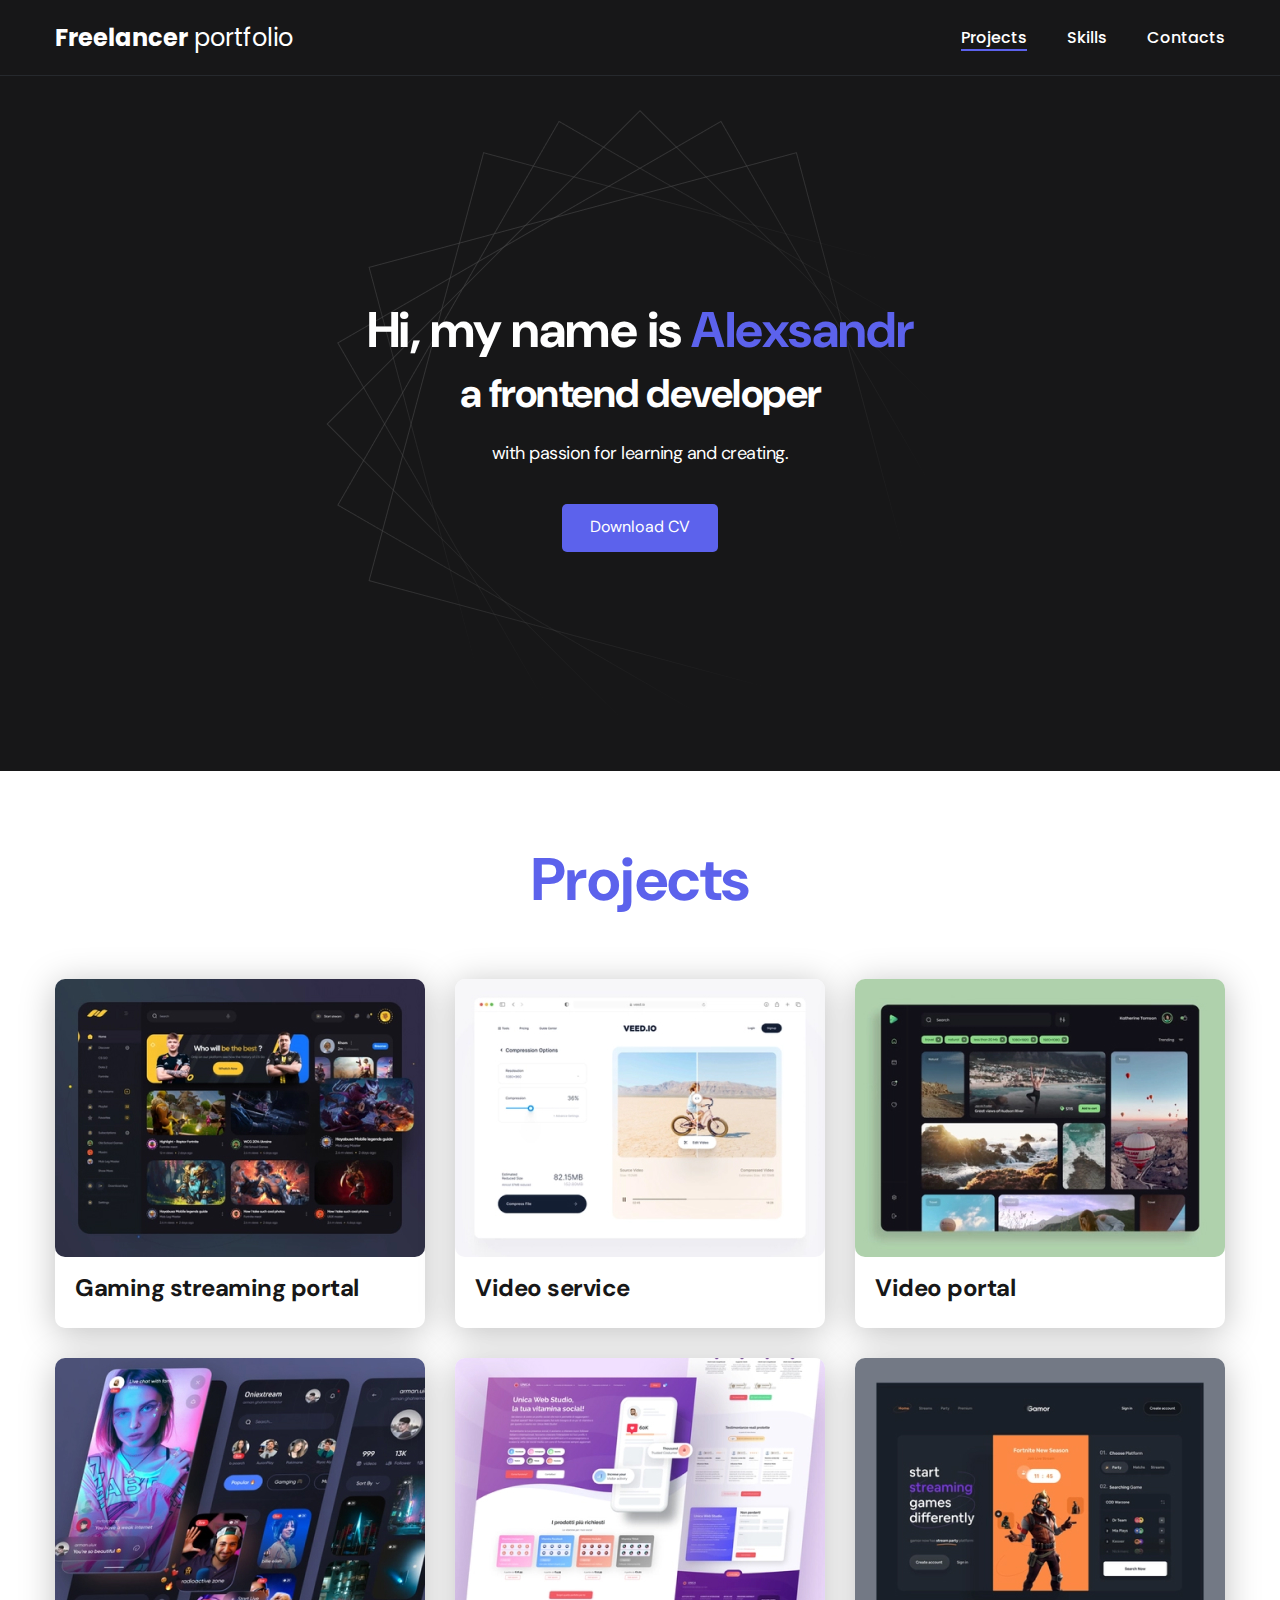
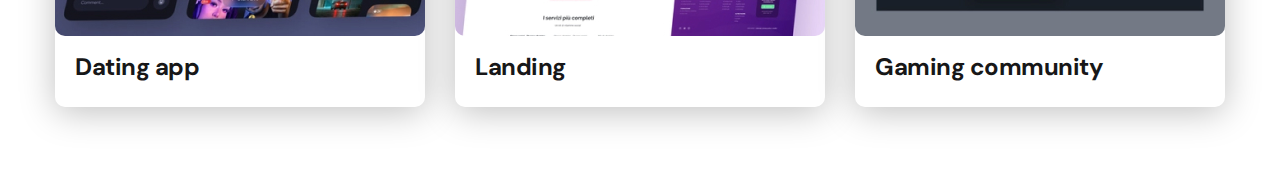
==== index.html @ 01190567 "init" ====
<!DOCTYPE html>
<html lang="en">
<head>
    <meta charset="UTF-8">
    <meta http-equiv="X-UA-Compatible" content="IE=edge">
    <meta name="viewport" content="width=device-width, initial-scale=1.0">
    <title>Freelancer portfolio</title>
    <link rel="stylesheet" href="./css/main.css">
    </head>
<body>
    <nav class="nav">
            <div class="container"> 
                <div class="nav-row">
                    <a href="./index.html" class="logo"><strong>Freelancer</strong> portfolio</a>
                    <ul class="nav-list">
                        <li class="nav-list__item>"><a href="./index.html" class="nav-list__link nav-list__link--active">Projects</a></li>
                        <li class="nav-list__item>"><a href="./skills.html" class="nav-list__link">Skills</a></li>
                        <li class="nav-list__item>"><a href="./contaсts.html" class="nav-list__link">Contacts</a></li>
                    </ul>
                </div>
            </div>
    </nav>

    <header class="header">
        <div class="header__wrapper">
            <h1 class="header__title">
                <strong>Hi, my name is <em>Alexsandr</em></strong><br>
                a frontend developer
            </h1>
            <div class="header__text">
                <p>with passion for learning and creating.</p>
            </div>
            <a href="#!" class="btn">Download CV</a>
        </div>
    </header>
    
    <main class="section">
        <div class="container">
            <h2 class="title-1">Projects</h2>
            <ul class="projects">
                <li class="project">
                    <a href="./project-page.html">
                        <img src="./img/projects/01.jpg" alt="Project img" class="projects__img">
                        <h3 class="project__title">Gaming streaming portal</h3>
                    </a>
                </li>
                <li class="project">
                    <a href="./project-page.html">
                        <img src="./img/projects/02.jpg" alt="Project img" class="projects__img">
                        <h3 class="project__title">Video service</h3>
                    </a>
                </li>
                <li class="project">
                    <a href="./project-page.html">
                        <img src="./img/projects/03.jpg" alt="Project img" class="projects__img">
                        <h3 class="project__title">Video portal</h3>
                    </a>
                </li>
                <li class="project">
                    <a href="./project-page.html">
                        <img src="./img/projects/04.jpg" alt="Project img" class="projects__img">
                        <h3 class="project__title">Dating app</h3>
                    </a>
                </li>
                <li class="project">
                    <a href="./project-page.html">
                        <img src="./img/projects/05.jpg" alt="Project img" class="projects__img">
                        <h3 class="project__title">Landing</h3>
                    </a>
                </li>
                <li class="project">
                    <a href="./project-page.html">
                        <img src="./img/projects/06.jpg" alt="Project img" class="projects__img">
                        <h3 class="project__title">Gaming community</h3>
                    </a>
                </li>
            </ul>
        </div>
    </main>

    <footer class="footer">
        
    </footer>

</body>
</html>
---- css/main.css ----
@import "./reset.css";
@import url('https://fonts.googleapis.com/css2?family=DM+Sans:wght@400;500;700&family=Poppins:wght@400;500;700&display=swap');


/*
font-family: 'DM Sans', sans-serif;
font-family: 'Poppins', sans-serif;
*/

/* { 
    border: 1px solid red; 
}
*/

:root {
    --black: #171718;
    --black-border: #26292D;
    --white: #ffffff;
    --purple: #5C62EC;

    --text-color:var(--black);

    --dark-bg: var(--black);
    --dark-border: var(--black-border);
    --header-text: var(--white);
    --accent: var(--purple);
}

html, body {
    font-family: 'DM Sans', sans-serif;
    letter-spacing: -0.5px;
    color: var(--text-color);
}

.container {
    margin: auto;
    padding: 0 15px;
    max-width: 1200px;
}

/* Nav */

.nav {
    padding: 20px 0;
    border-bottom: 1px solid var(--dark-border);
    background-color: var(--dark-bg);
    color: var(--header-text);
    letter-spacing: normal;
}

.nav-row {
    display: flex;
    justify-content: space-between;
    align-items: center;
    column-gap: 30px;
    row-gap: 20px;
    flex-wrap: wrap;

}

.logo {
    color: var(--header-text);
    font-size: 24px;
    font-family: 'Poppins', sans-serif;
}

.logo strong {
    font-weight: 700;
}

.nav-list {
    display: flex;
    align-items: center;
    column-gap: 40px;
    font-size: 16px;
    font-weight: 500;
    font-family: 'Poppins', sans-serif;
}

.nav-list__link {
    color: var(--header-text);
    transition: opacity 0.2s ease-in;
}

.nav-list__link:hover {
    opacity: 0.8;
}

.nav-list__link--active {
    position: relative;
}

.nav-list__link--active::before {
    content:"";

    position: absolute;
    left: 0;
    top: 100%;


    display: block;
    height: 2px;
    width: 100%;
    background-color: var(--accent);
}

/* Header */

.header {
    padding: 40px 0;
    min-height: 695px;

    display: flex;
    justify-content: center;
    align-items: center;

    background-color: var(--dark-bg);
    background-image: url("./../img/header-bg.png");
    background-repeat: no-repeat;
    background-size: auto;
    background-position: center center;

    color: var(--header-text);
    text-align: center;
}

.header__wrapper {
    padding: 0 15px;
    max-width: 660px;

}

.header__title {
    margin-bottom: 20px;
    font-size: 40px;
    font-weight: 700;
    line-height: 1.4;

}

.header__title strong {
    font-size: 50px;
    font-weight: 700;
}

.header__title em {
    font-style: normal;
    color: var(--accent);
}

.header__text {
    margin-bottom: 40px;
    font-size: 18px;
    line-height: 1.333;

}

.header__text p + p {
    margin-top: 0.5em;
}

/* Btn */

.btn {
    display: inline-block;
    height: 48px;
    padding: 12px 28px;

    border-radius: 5px;
    background-color: var(--accent);
    color: var(--white);
    letter-spacing: 0.15px;
    font-size: 16px;
    font-weight: 500px;

    transition: opacity 0.2s ease-in;
}

.btn:hover {
    opacity: 0.8;
}

.btn:active {
    position: relative;
    top: 2px;
}

/* General */

.section {
    padding: 70px 0;
}

.title-1 {
    margin-bottom: 60px;

    font-size: 60px;
    font-weight: 700;
    line-height: 1.3;
    color: var(--accent);
    text-align: center;
}

/* Projects */

.projects {
    display: flex;
    flex-wrap: wrap;
    column-gap: 30px;
    row-gap: 30px;
}

.project {
    max-width: 370px;
    background-color: var(--white);
    box-shadow: 0px 5px 35px rgba(0, 0, 0, 0.25);
    border-radius: 10px;
}

.projects__img {
    border-radius: 10px;
    
}

.project__title {
    padding: 15px 20px 25px;
    font-weight: 700;
    font-size: 24px;
    line-height: 1.3;
    color: var(--text-color);
}
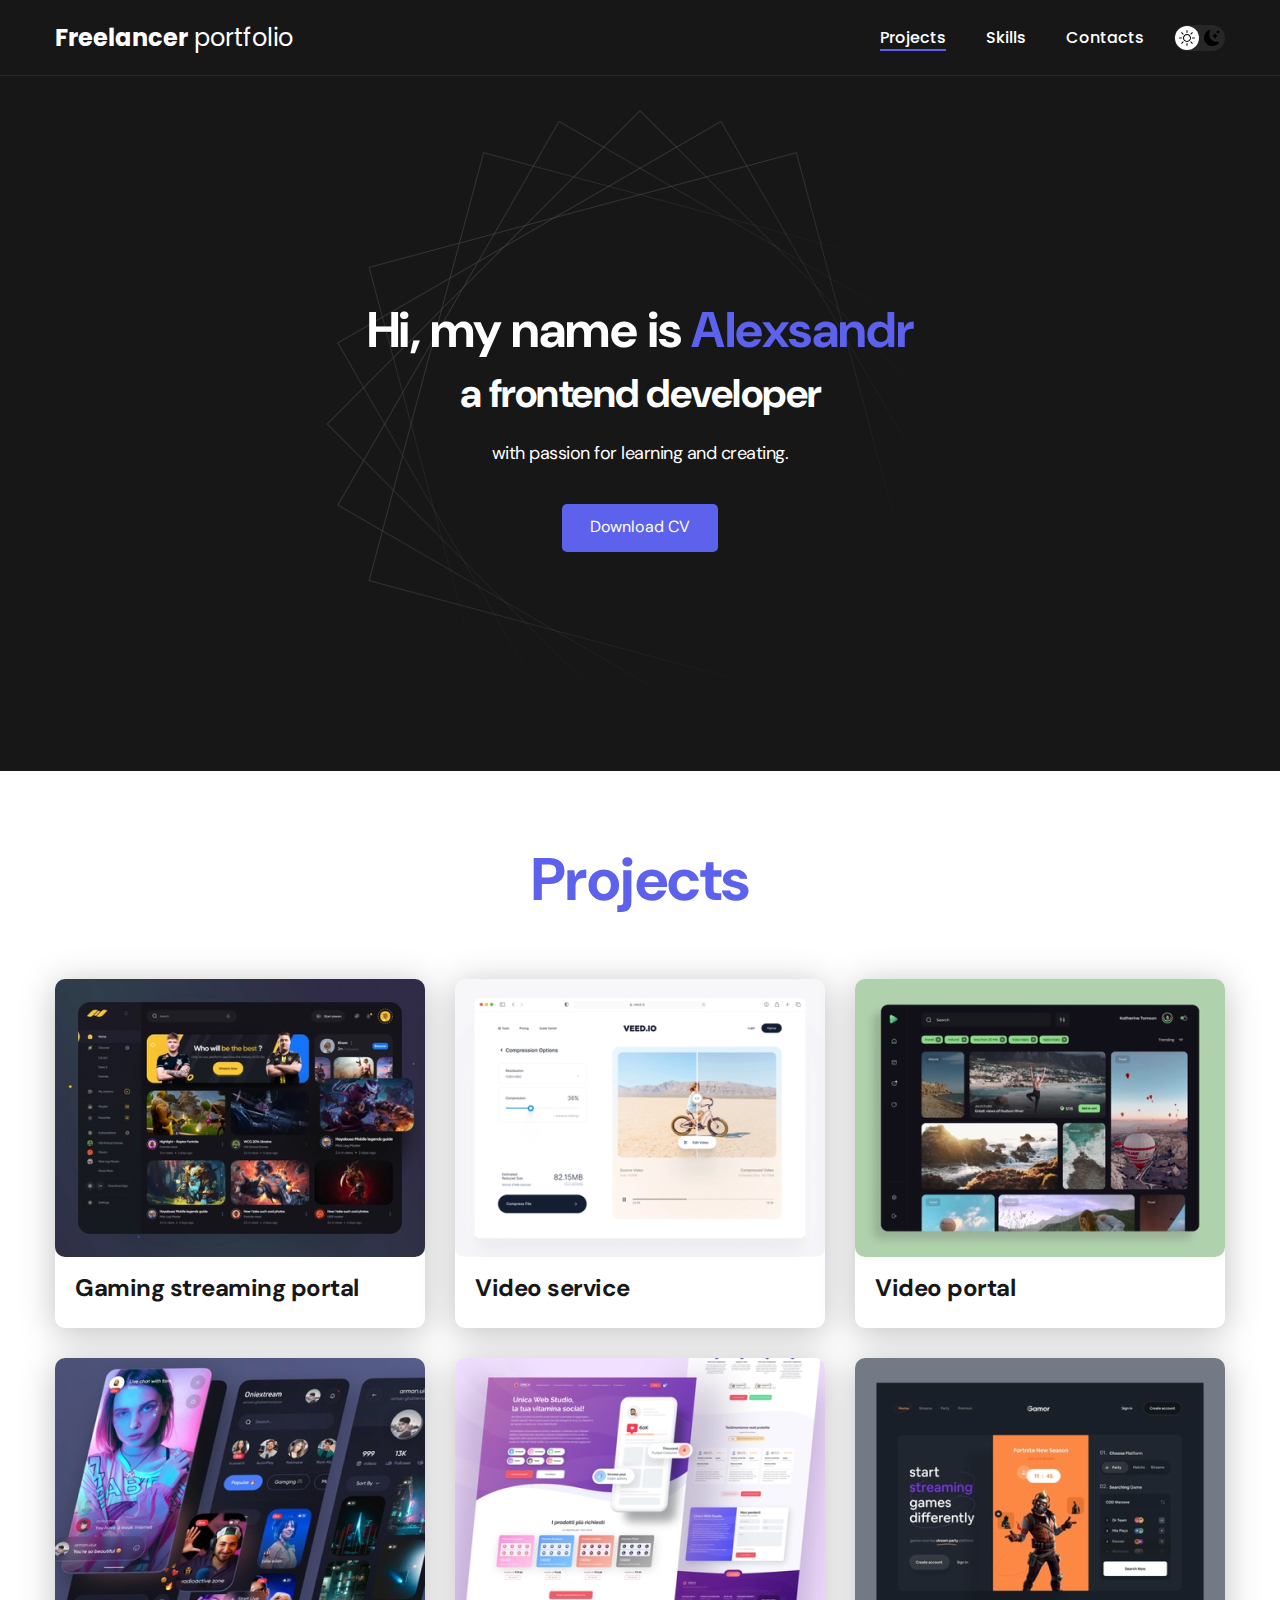
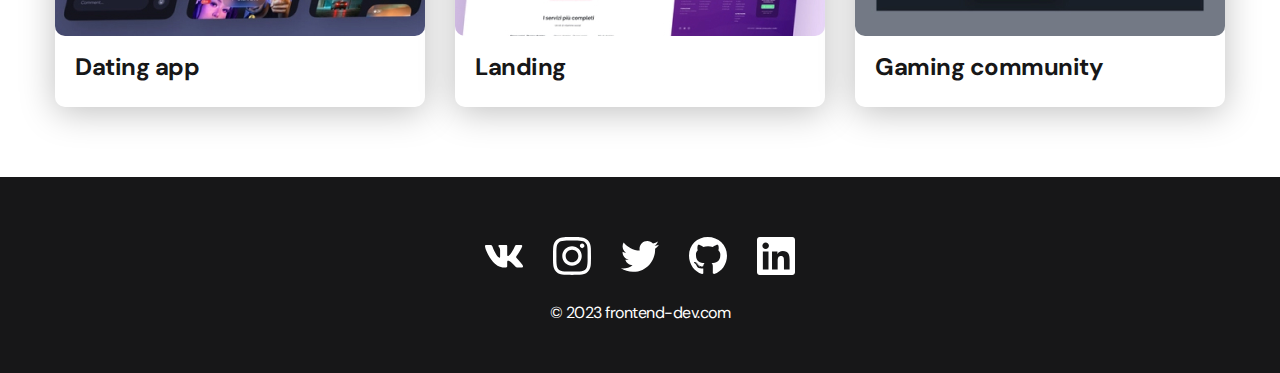
==== commit 5e643202: "app v1" ====
--- a/index.html
+++ b/index.html
@@ -7,15 +7,21 @@
     <title>Freelancer portfolio</title>
     <link rel="stylesheet" href="./css/main.css">
     </head>
-<body>
+<body class=""> 
     <nav class="nav">
             <div class="container"> 
                 <div class="nav-row">
                     <a href="./index.html" class="logo"><strong>Freelancer</strong> portfolio</a>
+
+                     <button class="dark-mode-btn">
+                        <img src="./img/icons/sun.svg" alt="Light-mode" class="dark-mode-btn__icon">
+                        <img src="./img/icons/moon.svg" alt="Dark-mode" class="dark-mode-btn__icon">
+                    </button> 
+
                     <ul class="nav-list">
                         <li class="nav-list__item>"><a href="./index.html" class="nav-list__link nav-list__link--active">Projects</a></li>
                         <li class="nav-list__item>"><a href="./skills.html" class="nav-list__link">Skills</a></li>
-                        <li class="nav-list__item>"><a href="./contaсts.html" class="nav-list__link">Contacts</a></li>
+                        <li class="nav-list__item>"><a href="./contacts.html" class="nav-list__link">Contacts</a></li>
                     </ul>
                 </div>
             </div>
@@ -79,8 +85,23 @@
     </main>
 
     <footer class="footer">
-        
+        <div class="container">
+            <div class="footer__wrapper">            
+                <ul class="social">
+                    <li class="social__item"><a href="#!"><img src="./img/icons/vk.svg" alt="link"></a></>
+                    <li class="social__item"><a href="#!"><img src="./img/icons/instagram.svg" alt="link"></a></li>
+                    <li class="social__item"><a href="#!"><img src="./img/icons/twitter.svg" alt="link"></a></li>
+                    <li class="social__item"><a href="#!"><img src="./img/icons/gitHub.svg" alt="link"></a></li>
+                    <li class="social__item"><a href="#!"><img src="./img/icons/linkedIn.svg" alt="link"></a></li>
+                </ul>
+                <div class="copyright">
+                    <p>© 2023 frontend-dev.com</p>
+                </div>
+            </div>
+        </div>
     </footer>
+
+    <script src="./js/main.js"></script>
 
 </body>
 </html>--- a/css/main.css
+++ b/css/main.css
@@ -13,6 +13,7 @@
 */
 
 :root {
+    --blackpure: #000000;
     --black: #171718;
     --black-border: #26292D;
     --white: #ffffff;
@@ -24,18 +25,77 @@
     --dark-border: var(--black-border);
     --header-text: var(--white);
     --accent: var(--purple);
-}
+
+    /* light mode */
+    --page-bg: var(--white);
+    --text-color: var(--black);
+
+    --title-1: var(--accent);
+
+    --project-card-bg: var(--white);
+    --project-card-text: var(--black);
+    --box-shadow: 0px 5px 35px rgba(0, 0, 0, 0.25);
+}
+
+.dark {
+
+    /* Dark mode */
+    --page-bg: #252526;
+    --text-color: var(--white);
+
+    --title-1: var(--white);
+
+    --project-card-bg: var(--black);
+    --project-card-text: var(--white);
+    --box-shadow: 0px 5px 35px rgba(0, 0, 0, 0.8);
+}
+
 
 html, body {
+    display: flex;
+    flex-direction: column;
+    min-height: 100vh;
+
     font-family: 'DM Sans', sans-serif;
     letter-spacing: -0.5px;
+    
+    /* Color mode */
+    background-color: var(--page-bg);
     color: var(--text-color);
 }
+
+/* General */
 
 .container {
     margin: auto;
     padding: 0 15px;
     max-width: 1200px;
+}
+
+.none {
+display: none !important;
+}
+
+.section {
+    padding: 70px 0;
+}
+
+.title-1 {
+    margin-bottom: 60px;
+    
+    font-size: 60px;
+    font-weight: 700;
+    line-height: 1.3;
+    color: var(--title-1);
+    text-align: center;
+}
+
+.title-2 {
+    margin-bottom: 20px;
+    
+    font-size: 40px;
+    line-height: 1.3;
+    font-weight: 700;
 }
 
 /* Nav */
@@ -50,7 +110,7 @@
 
 .nav-row {
     display: flex;
-    justify-content: space-between;
+    justify-content: flex-end;
     align-items: center;
     column-gap: 30px;
     row-gap: 20px;
@@ -59,6 +119,7 @@
 }
 
 .logo {
+    margin-right: auto;
     color: var(--header-text);
     font-size: 24px;
     font-family: 'Poppins', sans-serif;
@@ -70,6 +131,8 @@
 
 .nav-list {
     display: flex;
+    flex-wrap: wrap;
+    row-gap: 10px;
     align-items: center;
     column-gap: 40px;
     font-size: 16px;
@@ -102,6 +165,48 @@
     height: 2px;
     width: 100%;
     background-color: var(--accent);
+}
+
+/* Dark mode btn */
+
+.dark-mode-btn {
+    order: 9;
+
+    position: relative;
+    display: flex;
+    justify-content: space-between;
+
+    width: 51px;
+    height: 26px;
+    padding: 5px;
+
+    border-radius: 50px;
+    background-color: #272727;
+}
+
+.dark-mode-btn::before {
+    content:"";
+    
+    position: absolute;
+    top: 1px;
+    left: 1px;
+    
+    display: block;
+    width: 24px;
+    height: 24px;
+    
+    border-radius: 50%;
+    background-color: #ffffff;
+    
+    transition: left 0.2s ease-in;
+}
+
+.dark-mode-btn--active::before {
+    left: 26px;
+}
+
+.dark-mode-btn__icon {
+    position: relative;
 }
 
 /* Header */
@@ -185,26 +290,38 @@
     top: 2px;
 }
 
-/* General */
-
-.section {
-    padding: 70px 0;
-}
-
-.title-1 {
-    margin-bottom: 60px;
-
-    font-size: 60px;
-    font-weight: 700;
-    line-height: 1.3;
-    color: var(--accent);
-    text-align: center;
+/* Btn outline */
+
+.btn-outline {
+    display: flex;
+    column-gap: 10px;
+    align-items: center;
+
+    height: 48px;
+    padding: 12px 20px;
+   
+    border-radius: 5px;
+    border: 1px solid var(--blackpure);
+    background-color: var(--white);
+    color: var(--blackpure);
+    
+    transition: opacity 0.2s ease-in;
+}
+
+.btn-outline:hover {
+    opacity: 0.8;
+}
+
+.btn-outline:active {
+    position: relative;
+    top: 2px;
 }
 
 /* Projects */
 
 .projects {
     display: flex;
+    justify-content: center;
     flex-wrap: wrap;
     column-gap: 30px;
     row-gap: 30px;
@@ -212,8 +329,8 @@
 
 .project {
     max-width: 370px;
-    background-color: var(--white);
-    box-shadow: 0px 5px 35px rgba(0, 0, 0, 0.25);
+    background-color: var(--project-card-bg);
+    box-shadow: var(--box-shadow);
     border-radius: 10px;
 }
 
@@ -227,5 +344,159 @@
     font-weight: 700;
     font-size: 24px;
     line-height: 1.3;
-    color: var(--text-color);
+    color: var(--project-card-text);
+}
+
+/* Project-ditails */
+
+.project-ditails {
+    margin: 0 auto;
+    max-width: 865px;
+
+    display: flex;
+    flex-direction: column;
+    align-items: center;
+
+    text-align: center;
+}
+
+.project-ditails__cover {
+    max-width: 100%;
+    margin-bottom: 40px;
+
+    filter: drop-shadow(0px 5px 35px rgba(0, 0, 0, 0.25));
+    border-radius: 10px;
+}
+
+.project-ditails__desc {
+    margin-bottom: 30px;
+
+    font-weight: 700;
+    font-size: 24px;
+    line-height: 1.3;
+}
+
+/* Content list */
+
+.content-list {
+    margin: 0 auto;
+    max-width: 570px;
+    display: flex;
+    flex-direction: column;
+    align-items: center;
+    row-gap: 40px;
+    text-align: center;
+}
+
+.content-list a {
+    color: var(--accent);
+}
+
+.content-list__item {
+    font-size: 18px;
+    line-height: 1.5;
+}
+
+.content-list__item p + p {
+    margin-top: 0.5em;
+}
+
+/* Footer */
+
+.footer {
+    margin-top: auto;
+    padding: 60px 0 50px;
+    background-color: var(--dark-bg);
+    color: var(--header-text);
+}
+
+.footer__wrapper {
+    display: flex;
+    flex-direction: column;
+    align-items: center;
+    row-gap: 27px;
+}
+
+.social {
+    display: flex;
+    column-gap: 30px;
+    align-items: center;
+}
+
+.copyright {
+    font-size: 16px;
+}
+
+.copyright p + p {
+    margin-top: 0.5em;
+}
+
+@media (max-width: 620px) {
+    .header {
+        min-height: unset;
+    }
+
+    .header__title {
+        font-size: 30px;
+    }
+
+    .header__title strong {
+        font-size: 40px;
+    }
+
+    .nav-row {
+        justify-content: space-between;
+    }
+
+    .dark-mode-btn {
+        order: 0;
+    }
+
+    .section {
+        padding: 40px 0;
+    }
+
+    .title-1 {
+        margin-bottom: 30px;
+        font-size: 40px;
+    }
+
+    .title-2 {
+        margin-bottom: 20px;
+        font-size: 30px;
+    }
+
+    .project__title {
+        font-size: 22px;
+    }
+
+    .project-ditails__desc {
+        margin-bottom: 20px;
+        font-size: 22px;
+    }
+    
+    .content-list {
+        row-gap: 20px;
+    }
+
+    .content-list__item {
+        font-size: 16px;
+    }
+    
+    .footer {
+        padding: 40px 0 30px;
+    }
+
+    .footer__wrapper {
+        row-gap: 20px;
+    }
+
+    .social {
+        column-gap: 20px;
+    }
+
+    .social__item {
+        width: 28px;
+    }
+
 }